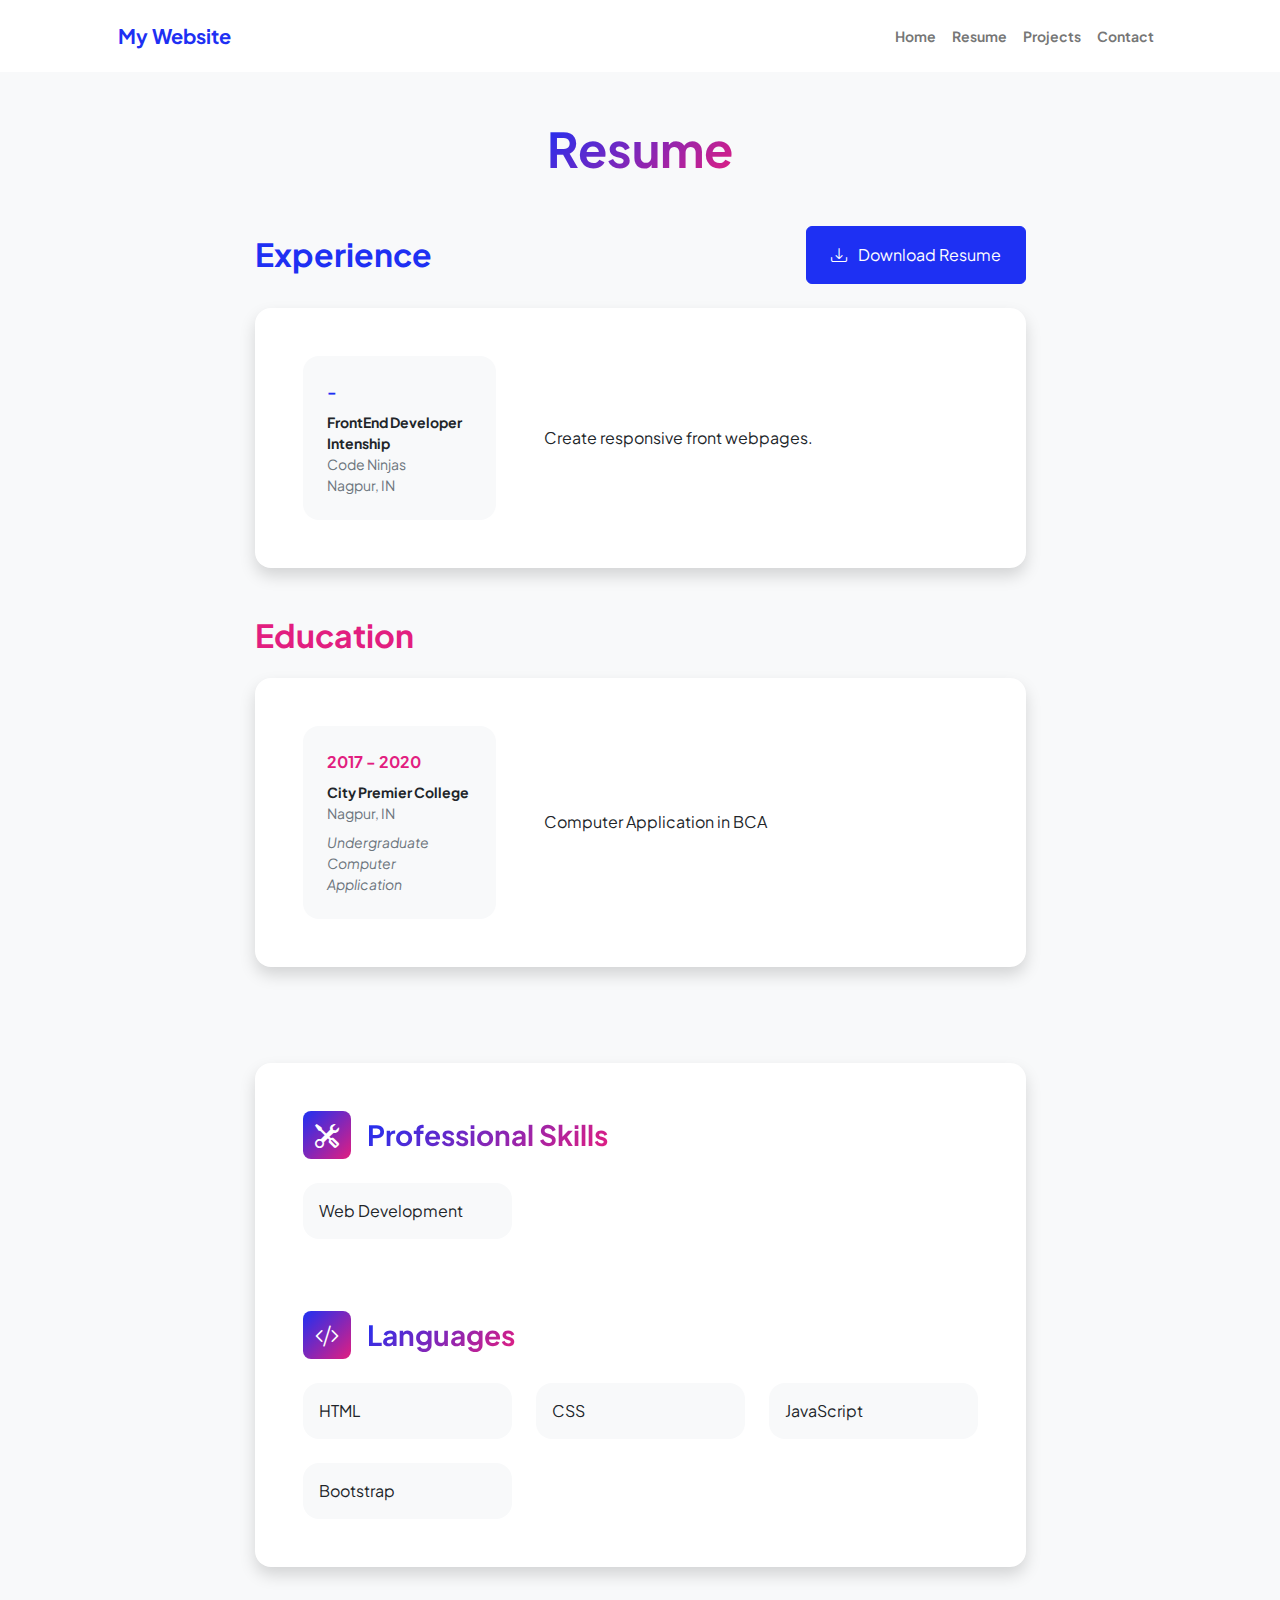
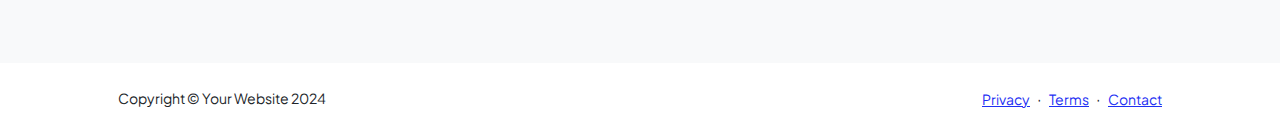
==== resume.html @ 72d04e50 "website" ====
<!DOCTYPE html>
<html lang="en">
    <head>
        <meta charset="utf-8" />
        <meta name="viewport" content="width=device-width, initial-scale=1, shrink-to-fit=no" />
        <meta name="description" content="" />
        <meta name="author" content="" />
        <title>My Website</title>
        <!-- Favicon-->
        <link rel="icon" type="image/x-icon" href="assets/favicon.ico" />
        <!-- Custom Google font-->
        <link rel="preconnect" href="https://fonts.googleapis.com" />
        <link rel="preconnect" href="https://fonts.gstatic.com" crossorigin />
        <link href="https://fonts.googleapis.com/css2?family=Plus+Jakarta+Sans:wght@100;200;300;400;500;600;700;800;900&amp;display=swap" rel="stylesheet" />
        <!-- Bootstrap icons-->
        <link href="https://cdn.jsdelivr.net/npm/bootstrap-icons@1.8.1/font/bootstrap-icons.css" rel="stylesheet" />
        <!-- Core theme CSS (includes Bootstrap)-->
        <link href="css/styles.css" rel="stylesheet" />
    </head>
    <body class="d-flex flex-column h-100 bg-light">
        <main class="flex-shrink-0">
            <!-- Navigation-->
            <nav class="navbar navbar-expand-lg navbar-light bg-white py-3">
                <div class="container px-5">
                    <a class="navbar-brand" href="index.html"><span class="fw-bolder text-primary">My Website</span></a>
                    <button class="navbar-toggler" type="button" data-bs-toggle="collapse" data-bs-target="#navbarSupportedContent" aria-controls="navbarSupportedContent" aria-expanded="false" aria-label="Toggle navigation"><span class="navbar-toggler-icon"></span></button>
                    <div class="collapse navbar-collapse" id="navbarSupportedContent">
                        <ul class="navbar-nav ms-auto mb-2 mb-lg-0 small fw-bolder">
                            <li class="nav-item"><a class="nav-link" href="index.html">Home</a></li>
                            <li class="nav-item"><a class="nav-link" href="resume.html">Resume</a></li>
                            <li class="nav-item"><a class="nav-link" href="projects.html">Projects</a></li>
                            <li class="nav-item"><a class="nav-link" href="contact.html">Contact</a></li>
                        </ul>
                    </div>
                </div>
            </nav>
            <!-- Page Content-->
            <div class="container px-5 my-5">
                <div class="text-center mb-5">
                    <h1 class="display-5 fw-bolder mb-0"><span class="text-gradient d-inline">Resume</span></h1>
                </div>
                <div class="row gx-5 justify-content-center">
                    <div class="col-lg-11 col-xl-9 col-xxl-8">
                        <!-- Experience Section-->
                        <section>
                            <div class="d-flex align-items-center justify-content-between mb-4">
                                <h2 class="text-primary fw-bolder mb-0">Experience</h2>
                                <!-- Download resume button-->
                                <!-- Note: Set the link href target to a PDF file within your project-->
                                <a class="btn btn-primary px-4 py-3" href="#!">
                                    <div class="d-inline-block bi bi-download me-2"></div>
                                    Download Resume
                                </a>
                            </div>
                            <!-- Experience Card 1-->
                            <div class="card shadow border-0 rounded-4 mb-5">
                                <div class="card-body p-5">
                                    <div class="row align-items-center gx-5">
                                        <div class="col text-center text-lg-start mb-4 mb-lg-0">
                                            <div class="bg-light p-4 rounded-4">
                                                <div class="text-primary fw-bolder mb-2">-</div>
                                                <div class="small fw-bolder">FrontEnd Developer Intenship</div>
                                                <div class="small text-muted">Code Ninjas</div>
                                                <div class="small text-muted">Nagpur, IN</div>
                                            </div>
                                        </div>
                                        <div class="col-lg-8"><div>Create responsive front webpages.</div></div>
                                    </div>
                                </div>
                            </div>
                         
                        </section>
                        <!-- Education Section-->
                        <section>
                            <h2 class="text-secondary fw-bolder mb-4">Education</h2>
                            <!-- Education Card 1-->
                            <div class="card shadow border-0 rounded-4 mb-5">
                                <div class="card-body p-5">
                                    <div class="row align-items-center gx-5">
                                        <div class="col text-center text-lg-start mb-4 mb-lg-0">
                                            <div class="bg-light p-4 rounded-4">
                                                <div class="text-secondary fw-bolder mb-2">2017 - 2020</div>
                                                <div class="mb-2">
                                                    <div class="small fw-bolder">City Premier College</div>
                                                    <div class="small text-muted">Nagpur, IN</div>
                                                </div>
                                                <div class="fst-italic">
                                                    <div class="small text-muted">Undergraduate</div>
                                                    <div class="small text-muted">Computer Application</div>
                                                </div>
                                            </div>
                                        </div>
                                        <div class="col-lg-8"><div>Computer Application in BCA</div></div>
                                    </div>
                                </div>
                            </div>
                         
                        </section>
                        <!-- Divider-->
                        <div class="pb-5"></div>
                        <!-- Skills Section-->
                        <section>
                            <!-- Skillset Card-->
                            <div class="card shadow border-0 rounded-4 mb-5">
                                <div class="card-body p-5">
                                    <!-- Professional skills list-->
                                    <div class="mb-5">
                                        <div class="d-flex align-items-center mb-4">
                                            <div class="feature bg-primary bg-gradient-primary-to-secondary text-white rounded-3 me-3"><i class="bi bi-tools"></i></div>
                                            <h3 class="fw-bolder mb-0"><span class="text-gradient d-inline">Professional Skills</span></h3>
                                        </div>
                                        <div class="row row-cols-1 row-cols-md-3 mb-4">
                                           
                                            <div class="col"><div class="d-flex align-items-center bg-light rounded-4 p-3 h-100">Web Development</div></div>
                                        </div>
                                        <div class="row row-cols-1 row-cols-md-3">
                                           
                                        </div>
                                    </div>
                                    <!-- Languages list-->
                                    <div class="mb-0">
                                        <div class="d-flex align-items-center mb-4">
                                            <div class="feature bg-primary bg-gradient-primary-to-secondary text-white rounded-3 me-3"><i class="bi bi-code-slash"></i></div>
                                            <h3 class="fw-bolder mb-0"><span class="text-gradient d-inline">Languages</span></h3>
                                        </div>
                                        <div class="row row-cols-1 row-cols-md-3 mb-4">
                                            <div class="col mb-4 mb-md-0"><div class="d-flex align-items-center bg-light rounded-4 p-3 h-100">HTML</div></div>
                                            <div class="col mb-4 mb-md-0"><div class="d-flex align-items-center bg-light rounded-4 p-3 h-100">CSS</div></div>
                                            <div class="col"><div class="d-flex align-items-center bg-light rounded-4 p-3 h-100">JavaScript</div></div>
                                        </div>
                                        <div class="row row-cols-1 row-cols-md-3">
                                            <div class="col mb-4 mb-md-0"><div class="d-flex align-items-center bg-light rounded-4 p-3 h-100">Bootstrap</div></div>
                                
                                           
                                        </div>
                                    </div>
                                </div>
                            </div>
                        </section>
                    </div>
                </div>
            </div>
        </main>
        <!-- Footer-->
        <footer class="bg-white py-4 mt-auto">
            <div class="container px-5">
                <div class="row align-items-center justify-content-between flex-column flex-sm-row">
                    <div class="col-auto"><div class="small m-0">Copyright &copy; Your Website 2024</div></div>
                    <div class="col-auto">
                        <a class="small" href="#!">Privacy</a>
                        <span class="mx-1">&middot;</span>
                        <a class="small" href="#!">Terms</a>
                        <span class="mx-1">&middot;</span>
                        <a class="small" href="#!">Contact</a>
                    </div>
                </div>
            </div>
        </footer>
        <!-- Bootstrap core JS-->
        <script src="https://cdn.jsdelivr.net/npm/bootstrap@5.2.3/dist/js/bootstrap.bundle.min.js"></script>
        <!-- Core theme JS-->
        <script src="js/scripts.js"></script>
    </body>
</html>
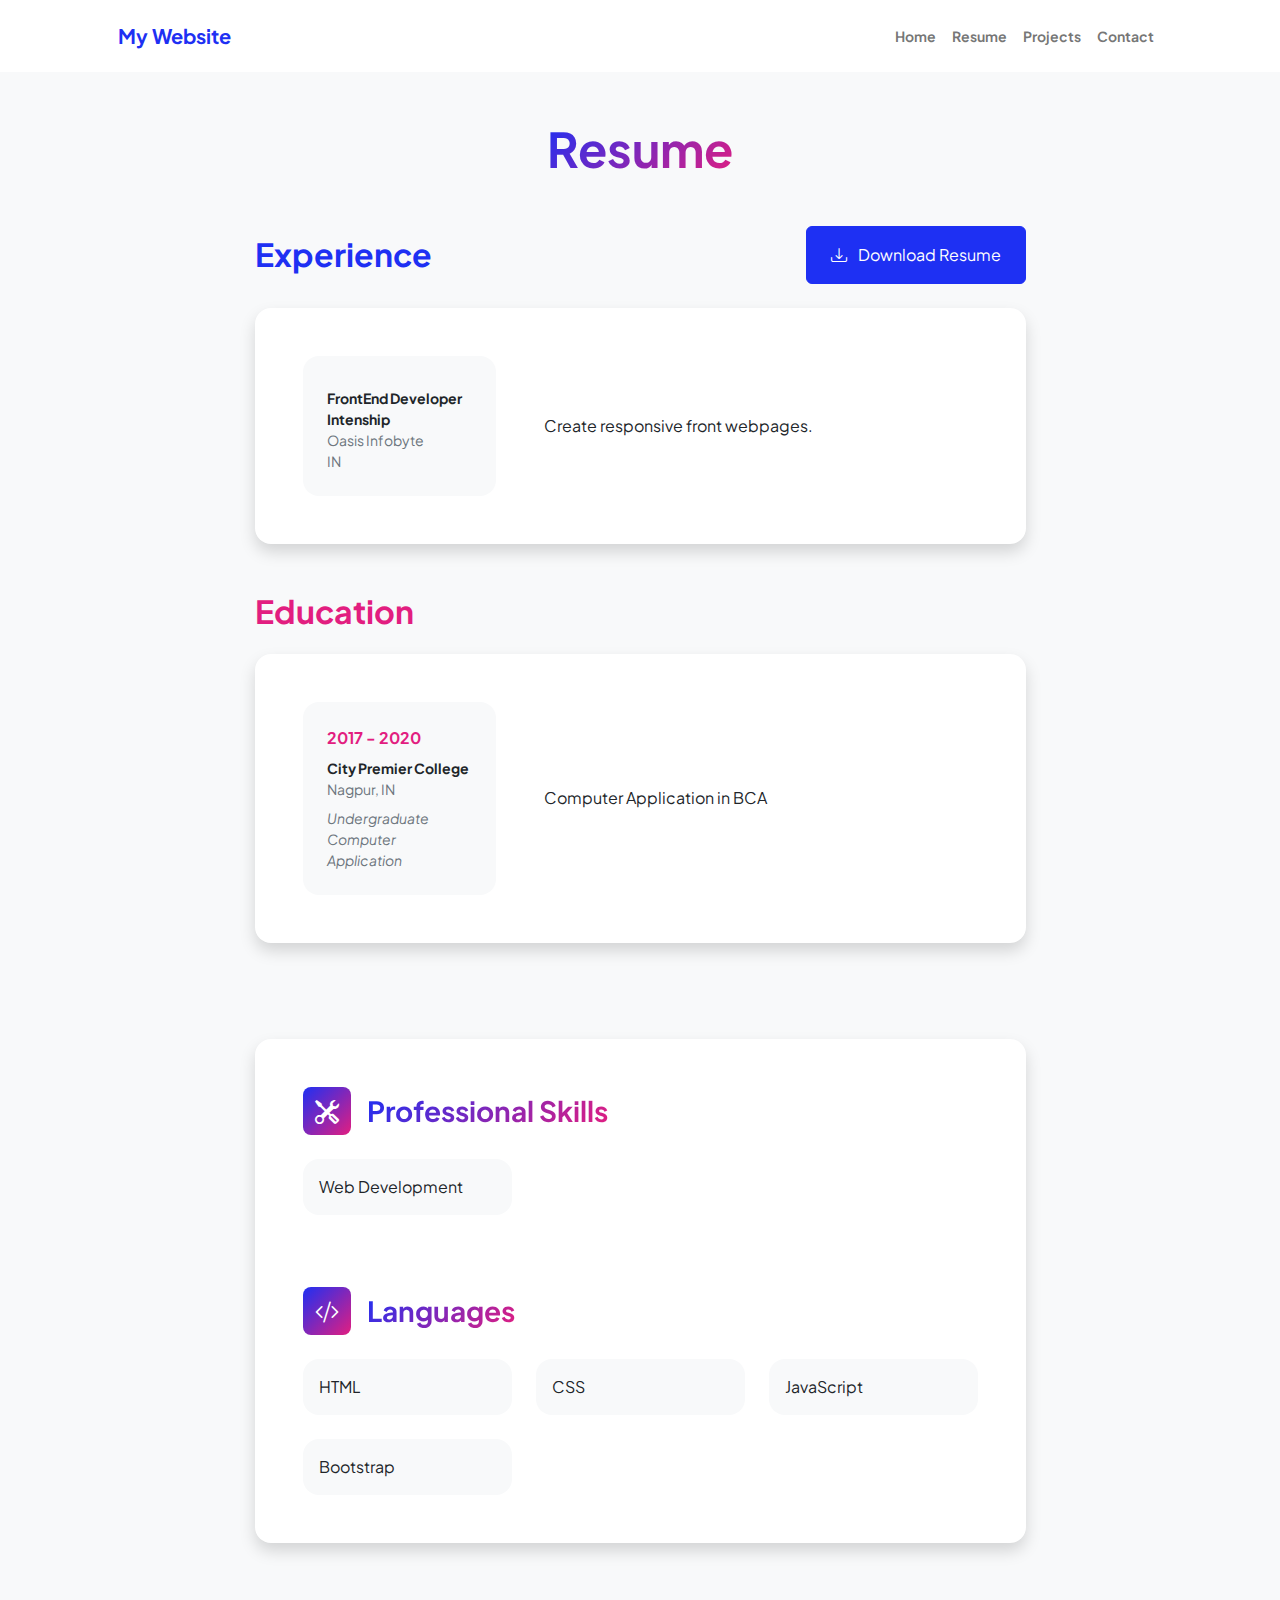
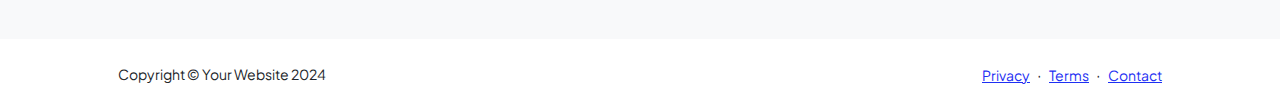
==== commit ef6ac96d: "Add files via upload" ====
--- a/resume.html
+++ b/resume.html
@@ -58,10 +58,10 @@
                                     <div class="row align-items-center gx-5">
                                         <div class="col text-center text-lg-start mb-4 mb-lg-0">
                                             <div class="bg-light p-4 rounded-4">
-                                                <div class="text-primary fw-bolder mb-2">-</div>
+                                                <div class="text-primary fw-bolder mb-2"></div>
                                                 <div class="small fw-bolder">FrontEnd Developer Intenship</div>
-                                                <div class="small text-muted">Code Ninjas</div>
-                                                <div class="small text-muted">Nagpur, IN</div>
+                                                <div class="small text-muted">Oasis Infobyte</div>
+                                                <div class="small text-muted">IN</div>
                                             </div>
                                         </div>
                                         <div class="col-lg-8"><div>Create responsive front webpages.</div></div>
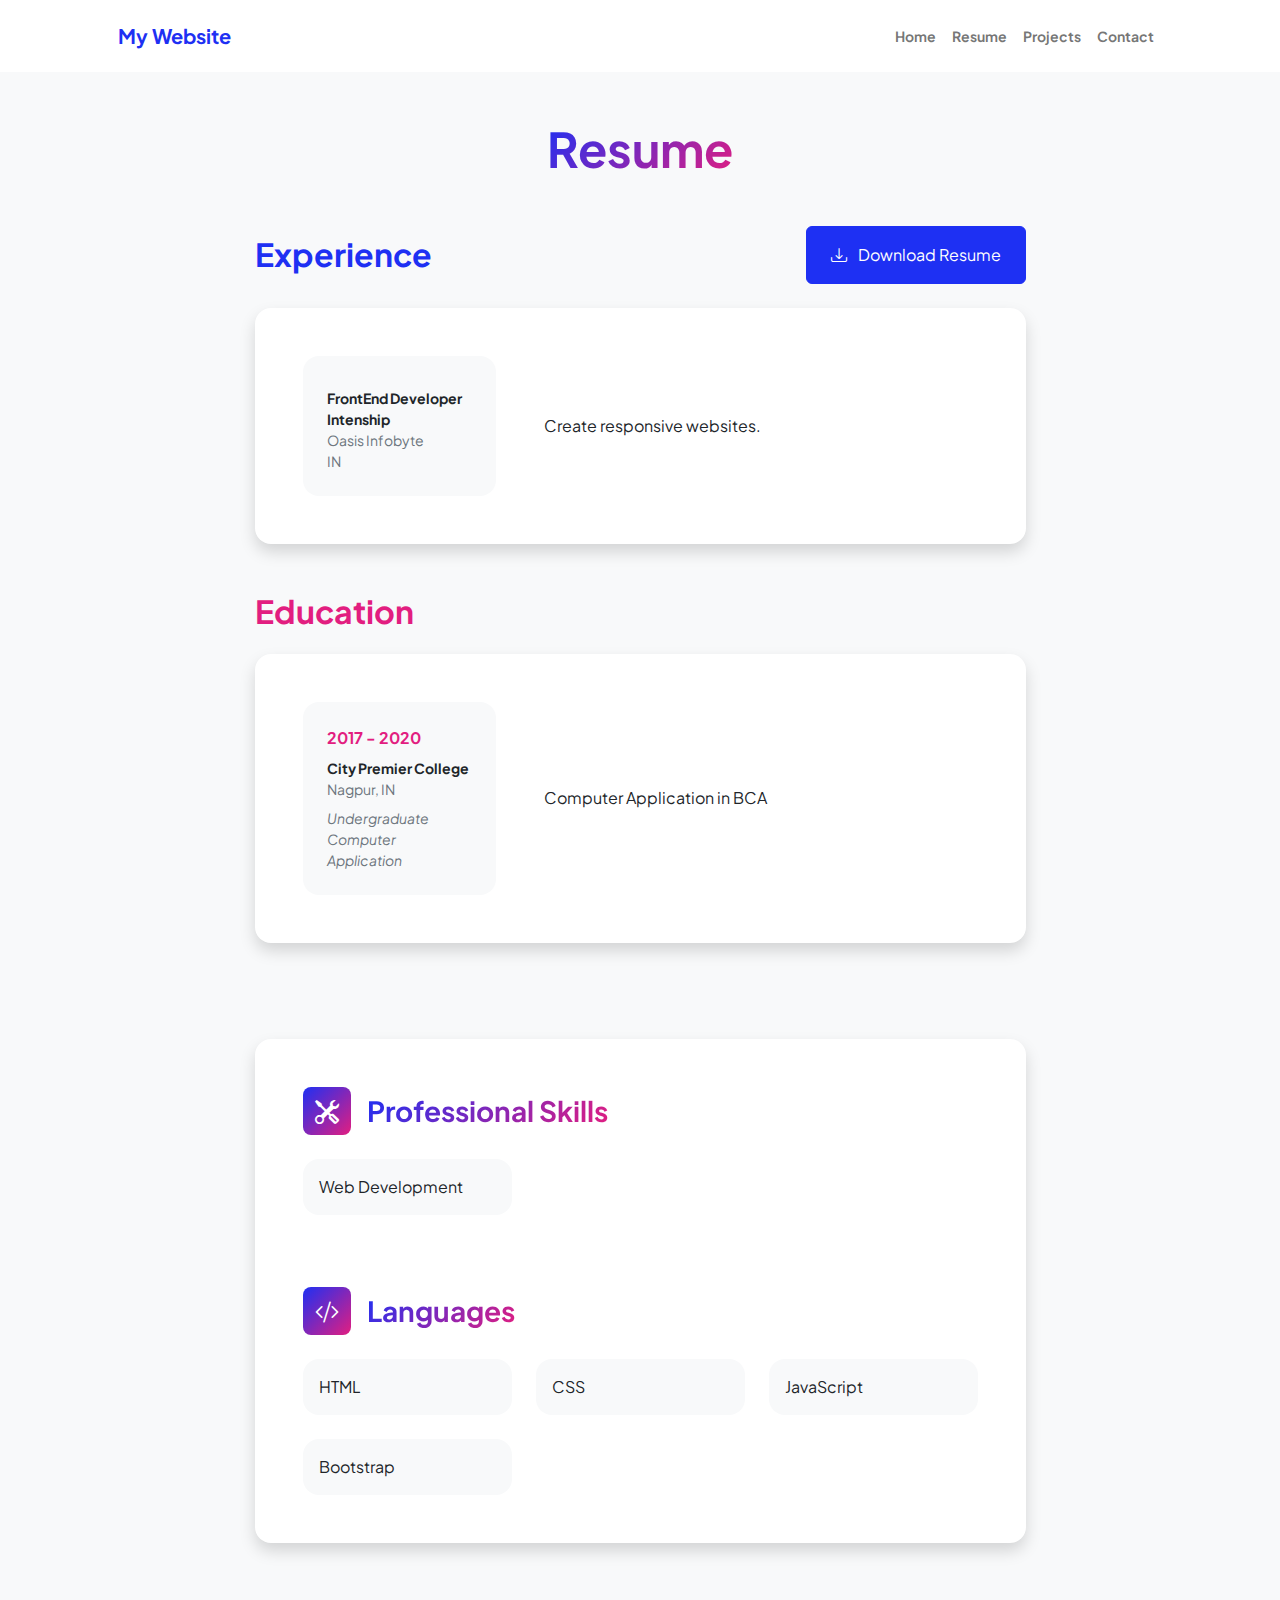
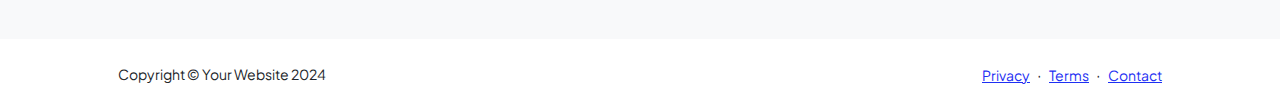
==== commit 4645c59d: "Add files via upload" ====
--- a/resume.html
+++ b/resume.html
@@ -64,7 +64,7 @@
                                                 <div class="small text-muted">IN</div>
                                             </div>
                                         </div>
-                                        <div class="col-lg-8"><div>Create responsive front webpages.</div></div>
+                                        <div class="col-lg-8"><div>Create responsive websites.</div></div>
                                     </div>
                                 </div>
                             </div>
